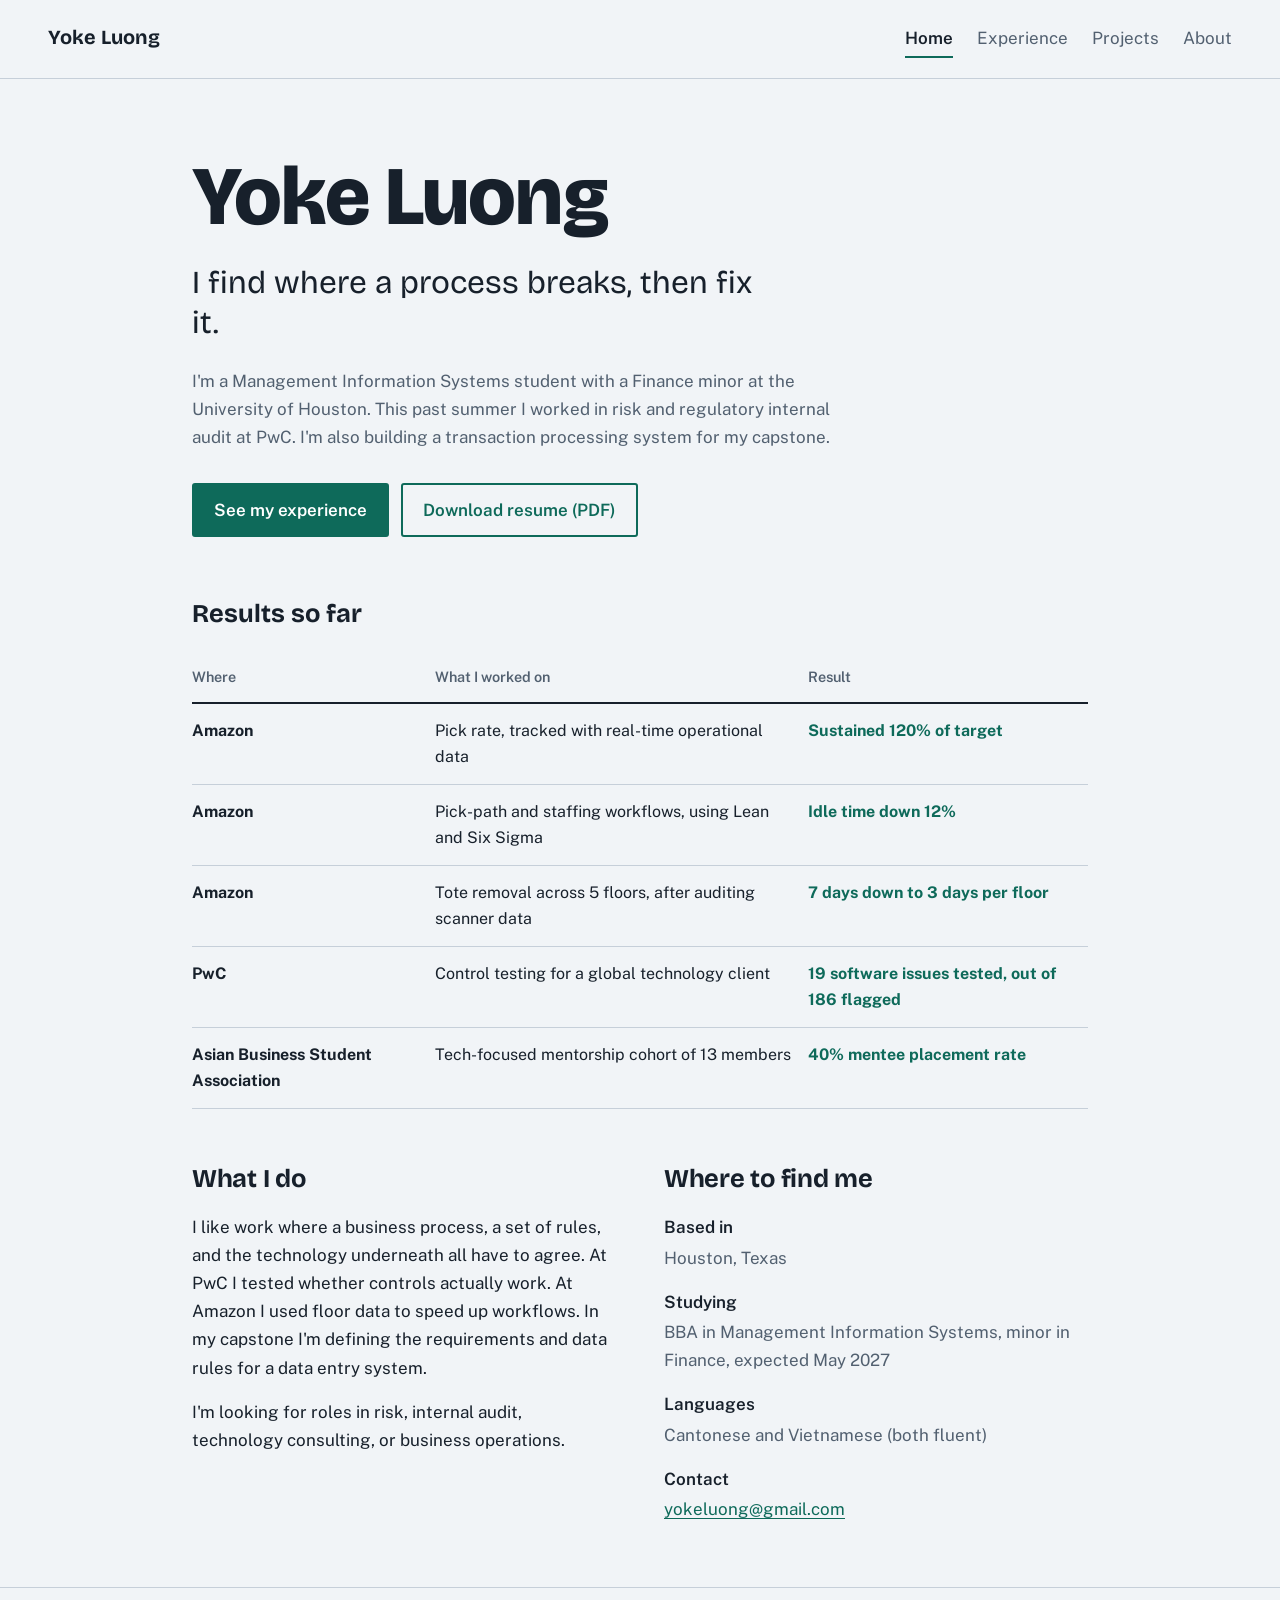
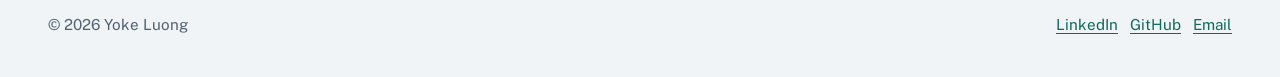
==== index.html @ 77e88e61 "Add files via upload" ====
<!DOCTYPE html>
<html lang="en">
<head>
  <meta charset="utf-8">
  <meta name="viewport" content="width=device-width, initial-scale=1">
  <title>Yoke Luong | Risk, Audit and Systems</title>
  <meta name="description" content="Yoke Luong is a Management Information Systems and Finance student at the University of Houston with internal audit experience at PwC and operations experience at Amazon.">
  <link rel="preconnect" href="https://fonts.googleapis.com">
  <link rel="preconnect" href="https://fonts.gstatic.com" crossorigin>
  <link href="https://fonts.googleapis.com/css2?family=Bricolage+Grotesque:opsz,wght@12..96,600;12..96,700;12..96,800&family=Public+Sans:wght@400;600&display=swap" rel="stylesheet">
  <link rel="stylesheet" href="style.css">
</head>
<body>
  <a class="skip" href="#main">Skip to content</a>

  <header class="site-header">
    <a class="brand" href="index.html">Yoke Luong</a>
    <nav class="site-nav" aria-label="Main">
      <a href="index.html" aria-current="page">Home</a>
      <a href="experience.html">Experience</a>
      <a href="projects.html">Projects</a>
      <a href="about.html">About</a>
    </nav>
  </header>

  <main id="main">
    <section class="hero">
      <h1>Yoke Luong</h1>
      <p class="lead">I find where a process breaks, then fix it.</p>
      <p class="sub">I'm a Management Information Systems student with a Finance minor at the University of Houston. This past summer I worked in risk and regulatory internal audit at PwC. I'm also building a transaction processing system for my capstone.</p>
      <div class="actions">
        <a class="button" href="experience.html">See my experience</a>
        <a class="button quiet" href="documents/Yoke_Luong_Resume.pdf">Download resume (PDF)</a>
      </div>
    </section>

    <section>
      <table class="ledger">
        <caption>Results so far</caption>
        <thead>
          <tr>
            <th scope="col">Where</th>
            <th scope="col">What I worked on</th>
            <th scope="col">Result</th>
          </tr>
        </thead>
        <tbody>
          <tr>
            <th scope="row">Amazon</th>
            <td>Pick rate, tracked with real-time operational data</td>
            <td>Sustained 120% of target</td>
          </tr>
          <tr>
            <th scope="row">Amazon</th>
            <td>Pick-path and staffing workflows, using Lean and Six Sigma</td>
            <td>Idle time down 12%</td>
          </tr>
          <tr>
            <th scope="row">Amazon</th>
            <td>Tote removal across 5 floors, after auditing scanner data</td>
            <td>7 days down to 3 days per floor</td>
          </tr>
          <tr>
            <th scope="row">PwC</th>
            <td>Control testing for a global technology client</td>
            <td>19 software issues tested, out of 186 flagged</td>
          </tr>
          <tr>
            <th scope="row">Asian Business Student Association</th>
            <td>Tech-focused mentorship cohort of 13 members</td>
            <td>40% mentee placement rate</td>
          </tr>
        </tbody>
      </table>
    </section>

    <section class="split">
      <div>
        <h2>What I do</h2>
        <p>I like work where a business process, a set of rules, and the technology underneath all have to agree. At PwC I tested whether controls actually work. At Amazon I used floor data to speed up workflows. In my capstone I'm defining the requirements and data rules for a data entry system.</p>
        <p>I'm looking for roles in risk, internal audit, technology consulting, or business operations.</p>
      </div>
      <div>
        <h2>Where to find me</h2>
        <dl class="facts">
          <dt>Based in</dt>
          <dd>Houston, Texas</dd>
          <dt>Studying</dt>
          <dd>BBA in Management Information Systems, minor in Finance, expected May 2027</dd>
          <dt>Languages</dt>
          <dd>Cantonese and Vietnamese (both fluent)</dd>
          <dt>Contact</dt>
          <dd><a href="mailto:yokeluong@gmail.com">yokeluong@gmail.com</a></dd>
        </dl>
      </div>
    </section>
  </main>

  <footer class="site-footer">
    <p>&copy; 2026 Yoke Luong</p>
    <p>
      <a href="https://www.linkedin.com/in/yoke-luong/">LinkedIn</a> &nbsp;
      <a href="https://github.com/Yoki-Luong">GitHub</a> &nbsp;
      <a href="mailto:yokeluong@gmail.com">Email</a>
    </p>
  </footer>
</body>
</html>
---- style.css ----
/* Yoke Luong — personal site
   Palette: paper grey, ink, audit green. Fonts: Bricolage Grotesque (headings), Public Sans (body). */

:root {
  --paper: #f1f4f7;
  --paper-deep: #e4e9ee;
  --ink: #17202b;
  --muted: #526070;
  --line: #c6cfd9;
  --accent: #0e6a5a;
  --accent-soft: #d6ebe5;
  --focus: #b45309;
  --measure: 68ch;
  --gutter: clamp(1.25rem, 5vw, 3rem);
}

*,
*::before,
*::after {
  box-sizing: border-box;
}

html {
  -webkit-text-size-adjust: 100%;
}

body {
  margin: 0;
  background: var(--paper);
  color: var(--ink);
  font-family: "Public Sans", system-ui, -apple-system, "Segoe UI", sans-serif;
  font-size: 1.0625rem;
  line-height: 1.65;
}

h1,
h2,
h3 {
  font-family: "Bricolage Grotesque", "Public Sans", system-ui, sans-serif;
  line-height: 1.1;
  margin: 0;
  letter-spacing: -0.01em;
}

p {
  margin: 0 0 1rem;
  max-width: var(--measure);
}

a {
  color: var(--accent);
  text-underline-offset: 0.2em;
  text-decoration-thickness: 1px;
}

a:hover {
  text-decoration-thickness: 2px;
}

a:focus-visible,
button:focus-visible {
  outline: 3px solid var(--focus);
  outline-offset: 3px;
  border-radius: 2px;
}

.skip {
  position: absolute;
  left: -999px;
  top: 0;
  background: var(--ink);
  color: #fff;
  padding: 0.6rem 1rem;
  z-index: 10;
}

.skip:focus {
  left: 0;
}

/* Header and navigation */

.site-header {
  display: flex;
  flex-wrap: wrap;
  align-items: baseline;
  justify-content: space-between;
  gap: 0.75rem 2rem;
  padding: 1.25rem var(--gutter);
  border-bottom: 1px solid var(--line);
}

.brand {
  font-family: "Bricolage Grotesque", sans-serif;
  font-weight: 700;
  font-size: 1.25rem;
  color: var(--ink);
  text-decoration: none;
}

.site-nav {
  display: flex;
  flex-wrap: wrap;
  gap: 0.25rem 1.5rem;
}

.site-nav a {
  color: var(--muted);
  text-decoration: none;
  padding: 0.25rem 0;
  border-bottom: 2px solid transparent;
}

.site-nav a:hover {
  color: var(--ink);
}

.site-nav a[aria-current="page"] {
  color: var(--ink);
  font-weight: 600;
  border-bottom-color: var(--accent);
}

/* Layout */

main {
  padding: clamp(2rem, 6vw, 4.5rem) var(--gutter) 4rem;
  max-width: 62rem;
  margin: 0 auto;
}

.page-title {
  font-size: clamp(2.2rem, 6vw, 3.6rem);
  margin-bottom: 0.75rem;
}

.page-intro {
  color: var(--muted);
  font-size: 1.15rem;
  margin-bottom: 3rem;
}

section + section {
  margin-top: 3.5rem;
}

h2 {
  font-size: 1.6rem;
  margin-bottom: 1.25rem;
}

/* Home hero */

.hero h1 {
  font-size: clamp(2.6rem, 8vw, 5.2rem);
  font-weight: 800;
  margin-bottom: 1.25rem;
}

.hero .lead {
  font-family: "Bricolage Grotesque", sans-serif;
  font-size: clamp(1.4rem, 3.4vw, 2rem);
  line-height: 1.25;
  max-width: 28ch;
  margin-bottom: 1.5rem;
}

.hero .sub {
  color: var(--muted);
  margin-bottom: 2rem;
}

.actions {
  display: flex;
  flex-wrap: wrap;
  gap: 0.75rem;
}

.button {
  display: inline-block;
  padding: 0.7rem 1.25rem;
  border: 2px solid var(--accent);
  background: var(--accent);
  color: #fff;
  font-weight: 600;
  text-decoration: none;
  border-radius: 3px;
}

.button:hover {
  background: #0a5648;
  border-color: #0a5648;
}

.button.quiet {
  background: transparent;
  color: var(--accent);
}

.button.quiet:hover {
  background: var(--accent-soft);
}

/* Results ledger */

.ledger {
  width: 100%;
  border-collapse: collapse;
  font-size: 1rem;
}

.ledger caption {
  text-align: left;
  font-family: "Bricolage Grotesque", sans-serif;
  font-weight: 700;
  font-size: 1.6rem;
  padding-bottom: 1rem;
}

.ledger th,
.ledger td {
  text-align: left;
  vertical-align: top;
  padding: 0.85rem 1rem 0.85rem 0;
  border-bottom: 1px solid var(--line);
}

.ledger thead th {
  color: var(--muted);
  font-weight: 600;
  font-size: 0.9rem;
  border-bottom: 2px solid var(--ink);
}

.ledger td:last-child {
  font-weight: 700;
  color: var(--accent);
  padding-right: 0;
}

/* Two column text blocks */

.split {
  display: grid;
  grid-template-columns: 1fr;
  gap: 2rem;
}

@media (min-width: 52rem) {
  .split {
    grid-template-columns: 1fr 1fr;
    gap: 3rem;
  }
}

/* Entries (experience, projects, involvement) */

.entry {
  display: grid;
  grid-template-columns: 1fr;
  gap: 0.5rem 2.5rem;
  padding: 2rem 0;
  border-top: 1px solid var(--line);
}

.entry:last-child {
  border-bottom: 1px solid var(--line);
}

@media (min-width: 52rem) {
  .entry {
    grid-template-columns: 14rem 1fr;
  }
}

.entry-meta {
  color: var(--muted);
  font-size: 0.95rem;
}

.entry-meta strong {
  display: block;
  color: var(--ink);
  font-weight: 600;
}

.entry h2,
.entry h3 {
  font-size: 1.45rem;
  margin-bottom: 0.25rem;
}

.entry .role {
  color: var(--muted);
  margin-bottom: 1rem;
}

.entry ul {
  margin: 0;
  padding-left: 1.2rem;
  max-width: var(--measure);
}

.entry li {
  margin-bottom: 0.6rem;
}

.entry li::marker {
  color: var(--accent);
}

/* Definition lists (about page facts) */

.facts {
  margin: 0;
}

.facts dt {
  font-weight: 600;
  margin-top: 1rem;
}

.facts dd {
  margin: 0.15rem 0 0;
  color: var(--muted);
}

.tags {
  list-style: none;
  padding: 0;
  margin: 0;
  display: flex;
  flex-wrap: wrap;
  gap: 0.5rem;
}

.tags li {
  background: var(--paper-deep);
  padding: 0.3rem 0.75rem;
  border-radius: 3px;
  font-size: 0.95rem;
}

/* Footer */

.site-footer {
  border-top: 1px solid var(--line);
  padding: 1.5rem var(--gutter) 2.5rem;
  color: var(--muted);
  font-size: 0.95rem;
  display: flex;
  flex-wrap: wrap;
  gap: 0.5rem 2rem;
  justify-content: space-between;
}

.site-footer p {
  margin: 0;
}

/* Mobile: turn the ledger into stacked rows */

@media (max-width: 40rem) {
  .ledger thead {
    position: absolute;
    left: -999px;
  }

  .ledger tr {
    display: block;
    padding: 0.85rem 0;
    border-bottom: 1px solid var(--line);
  }

  .ledger th,
  .ledger td {
    display: block;
    padding: 0.1rem 0;
    border: 0;
  }

  .ledger td:last-child {
    margin-top: 0.25rem;
  }
}

@media (prefers-reduced-motion: reduce) {
  * {
    scroll-behavior: auto !important;
    transition: none !important;
  }
}

@media print {
  .site-nav,
  .actions,
  .skip {
    display: none;
  }

  body {
    background: #fff;
  }
}
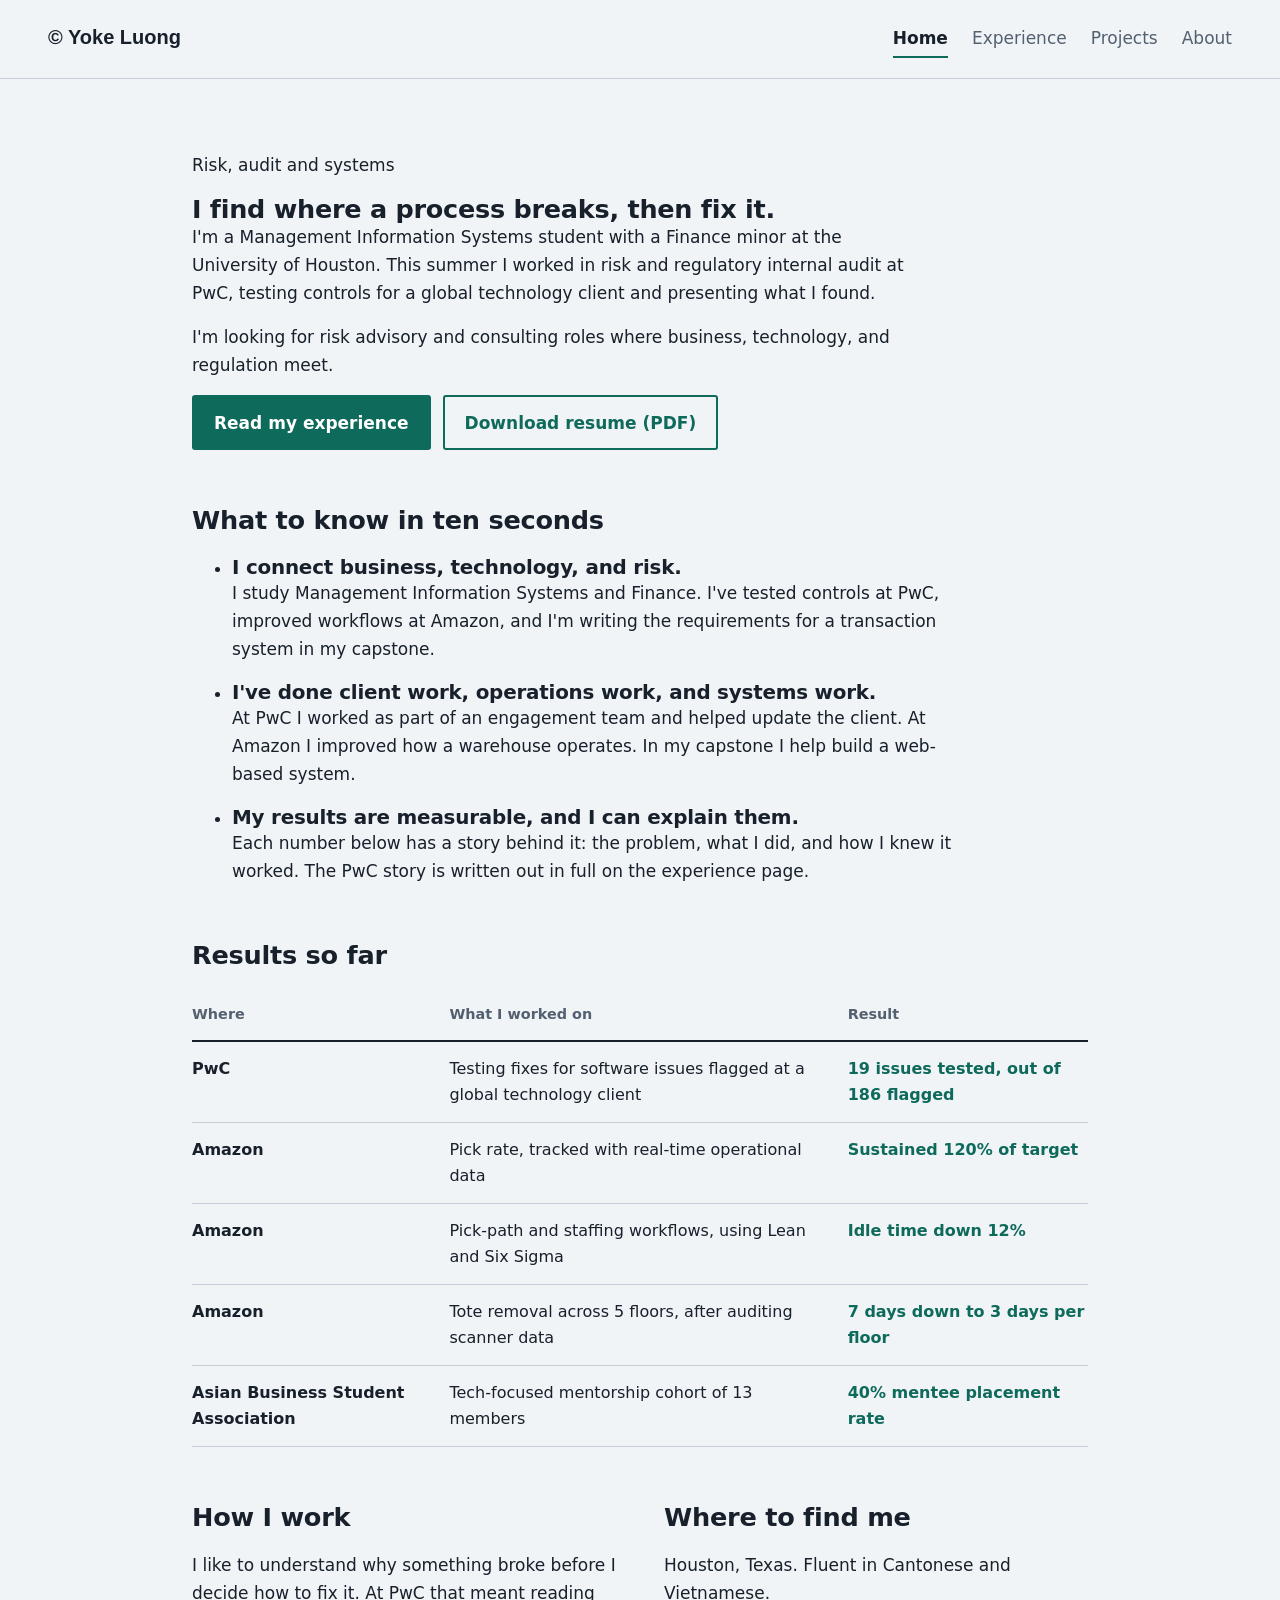
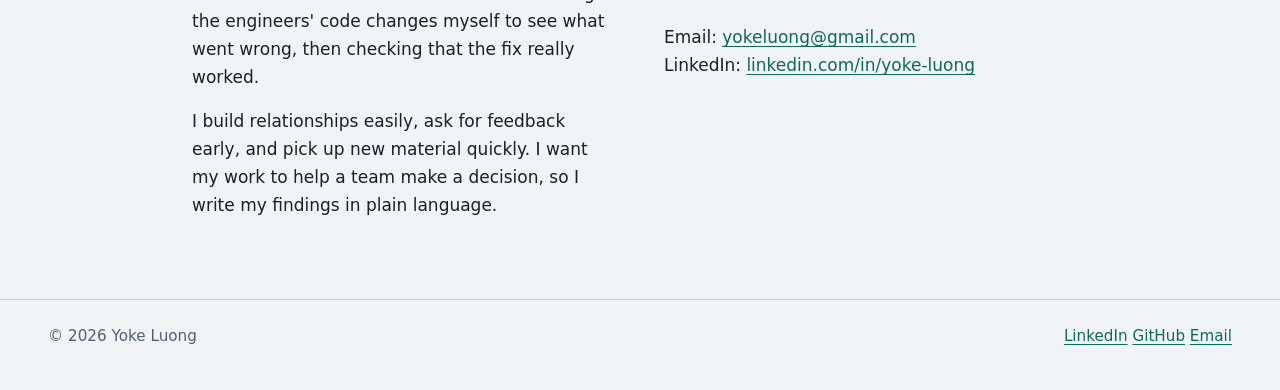
==== commit 50d591c0: "Update personal description and contact details" ====
--- a/index.html
+++ b/index.html
@@ -4,17 +4,17 @@
   <meta charset="utf-8">
   <meta name="viewport" content="width=device-width, initial-scale=1">
   <title>Yoke Luong | Risk, Audit and Systems</title>
-  <meta name="description" content="Yoke Luong is a Management Information Systems and Finance student at the University of Houston with internal audit experience at PwC and operations experience at Amazon.">
+  <meta name="description" content="Yoke Luong is a Management Information Systems and Finance student at the University of Houston with risk and regulatory internal audit experience at PwC and operations experience at Amazon.">
   <link rel="preconnect" href="https://fonts.googleapis.com">
   <link rel="preconnect" href="https://fonts.gstatic.com" crossorigin>
-  <link href="https://fonts.googleapis.com/css2?family=Bricolage+Grotesque:opsz,wght@12..96,600;12..96,700;12..96,800&family=Public+Sans:wght@400;600&display=swap" rel="stylesheet">
+  <link href="https://fonts.googleapis.com/css2?family=Inter+Tight:wght@400;500;600;700;800&display=swap" rel="stylesheet">
   <link rel="stylesheet" href="style.css">
 </head>
 <body>
   <a class="skip" href="#main">Skip to content</a>
 
   <header class="site-header">
-    <a class="brand" href="index.html">Yoke Luong</a>
+    <a class="brand" href="index.html">&copy; Yoke Luong</a>
     <nav class="site-nav" aria-label="Main">
       <a href="index.html" aria-current="page">Home</a>
       <a href="experience.html">Experience</a>
@@ -24,19 +24,42 @@
   </header>
 
   <main id="main">
-    <section class="hero">
-      <h1>Yoke Luong</h1>
-      <p class="lead">I find where a process breaks, then fix it.</p>
-      <p class="sub">I'm a Management Information Systems student with a Finance minor at the University of Houston. This past summer I worked in risk and regulatory internal audit at PwC. I'm also building a transaction processing system for my capstone.</p>
-      <div class="actions">
-        <a class="button" href="experience.html">See my experience</a>
-        <a class="button quiet" href="documents/Yoke_Luong_Resume.pdf">Download resume (PDF)</a>
+    <section class="intro">
+      <div>
+        <p class="label">Risk, audit and systems</p>
+        <h1 class="headline">I find where a process breaks, then fix it.</h1>
+      </div>
+      <div class="side">
+        <p>I'm a Management Information Systems student with a Finance minor at the University of Houston. This summer I worked in risk and regulatory internal audit at PwC, testing controls for a global technology client and presenting what I found.</p>
+        <p>I'm looking for risk advisory and consulting roles where business, technology, and regulation meet.</p>
+        <div class="actions">
+          <a class="button" href="experience.html">Read my experience</a>
+          <a class="button quiet" href="documents/Yoke_Luong_Resume.pdf">Download resume (PDF)</a>
+        </div>
       </div>
     </section>
 
-    <section>
+    <section class="block" aria-labelledby="who">
+      <h2 id="who">What to know in ten seconds</h2>
+      <ul class="points">
+        <li>
+          <h3>I connect business, technology, and risk.</h3>
+          <p>I study Management Information Systems and Finance. I've tested controls at PwC, improved workflows at Amazon, and I'm writing the requirements for a transaction system in my capstone.</p>
+        </li>
+        <li>
+          <h3>I've done client work, operations work, and systems work.</h3>
+          <p>At PwC I worked as part of an engagement team and helped update the client. At Amazon I improved how a warehouse operates. In my capstone I help build a web-based system.</p>
+        </li>
+        <li>
+          <h3>My results are measurable, and I can explain them.</h3>
+          <p>Each number below has a story behind it: the problem, what I did, and how I knew it worked. The PwC story is written out in full on the experience page.</p>
+        </li>
+      </ul>
+    </section>
+
+    <section class="block" aria-labelledby="results">
+      <h2 id="results">Results so far</h2>
       <table class="ledger">
-        <caption>Results so far</caption>
         <thead>
           <tr>
             <th scope="col">Where</th>
@@ -45,6 +68,11 @@
           </tr>
         </thead>
         <tbody>
+          <tr>
+            <th scope="row">PwC</th>
+            <td>Testing fixes for software issues flagged at a global technology client</td>
+            <td>19 issues tested, out of 186 flagged</td>
+          </tr>
           <tr>
             <th scope="row">Amazon</th>
             <td>Pick rate, tracked with real-time operational data</td>
@@ -61,11 +89,6 @@
             <td>7 days down to 3 days per floor</td>
           </tr>
           <tr>
-            <th scope="row">PwC</th>
-            <td>Control testing for a global technology client</td>
-            <td>19 software issues tested, out of 186 flagged</td>
-          </tr>
-          <tr>
             <th scope="row">Asian Business Student Association</th>
             <td>Tech-focused mentorship cohort of 13 members</td>
             <td>40% mentee placement rate</td>
@@ -74,24 +97,17 @@
       </table>
     </section>
 
-    <section class="split">
+    <section class="block split">
       <div>
-        <h2>What I do</h2>
-        <p>I like work where a business process, a set of rules, and the technology underneath all have to agree. At PwC I tested whether controls actually work. At Amazon I used floor data to speed up workflows. In my capstone I'm defining the requirements and data rules for a data entry system.</p>
-        <p>I'm looking for roles in risk, internal audit, technology consulting, or business operations.</p>
+        <h2>How I work</h2>
+        <p>I like to understand why something broke before I decide how to fix it. At PwC that meant reading the engineers' code changes myself to see what went wrong, then checking that the fix really worked.</p>
+        <p>I build relationships easily, ask for feedback early, and pick up new material quickly. I want my work to help a team make a decision, so I write my findings in plain language.</p>
       </div>
       <div>
         <h2>Where to find me</h2>
-        <dl class="facts">
-          <dt>Based in</dt>
-          <dd>Houston, Texas</dd>
-          <dt>Studying</dt>
-          <dd>BBA in Management Information Systems, minor in Finance, expected May 2027</dd>
-          <dt>Languages</dt>
-          <dd>Cantonese and Vietnamese (both fluent)</dd>
-          <dt>Contact</dt>
-          <dd><a href="mailto:yokeluong@gmail.com">yokeluong@gmail.com</a></dd>
-        </dl>
+        <p>Houston, Texas. Fluent in Cantonese and Vietnamese.</p>
+        <p>Email: <a href="mailto:yokeluong@gmail.com">yokeluong@gmail.com</a><br>
+        LinkedIn: <a href="https://www.linkedin.com/in/yoke-luong/">linkedin.com/in/yoke-luong</a></p>
       </div>
     </section>
   </main>
@@ -99,8 +115,8 @@
   <footer class="site-footer">
     <p>&copy; 2026 Yoke Luong</p>
     <p>
-      <a href="https://www.linkedin.com/in/yoke-luong/">LinkedIn</a> &nbsp;
-      <a href="https://github.com/Yoki-Luong">GitHub</a> &nbsp;
+      <a href="https://www.linkedin.com/in/yoke-luong/">LinkedIn</a>
+      <a href="https://github.com/Yoki-Luong">GitHub</a>
       <a href="mailto:yokeluong@gmail.com">Email</a>
     </p>
   </footer>
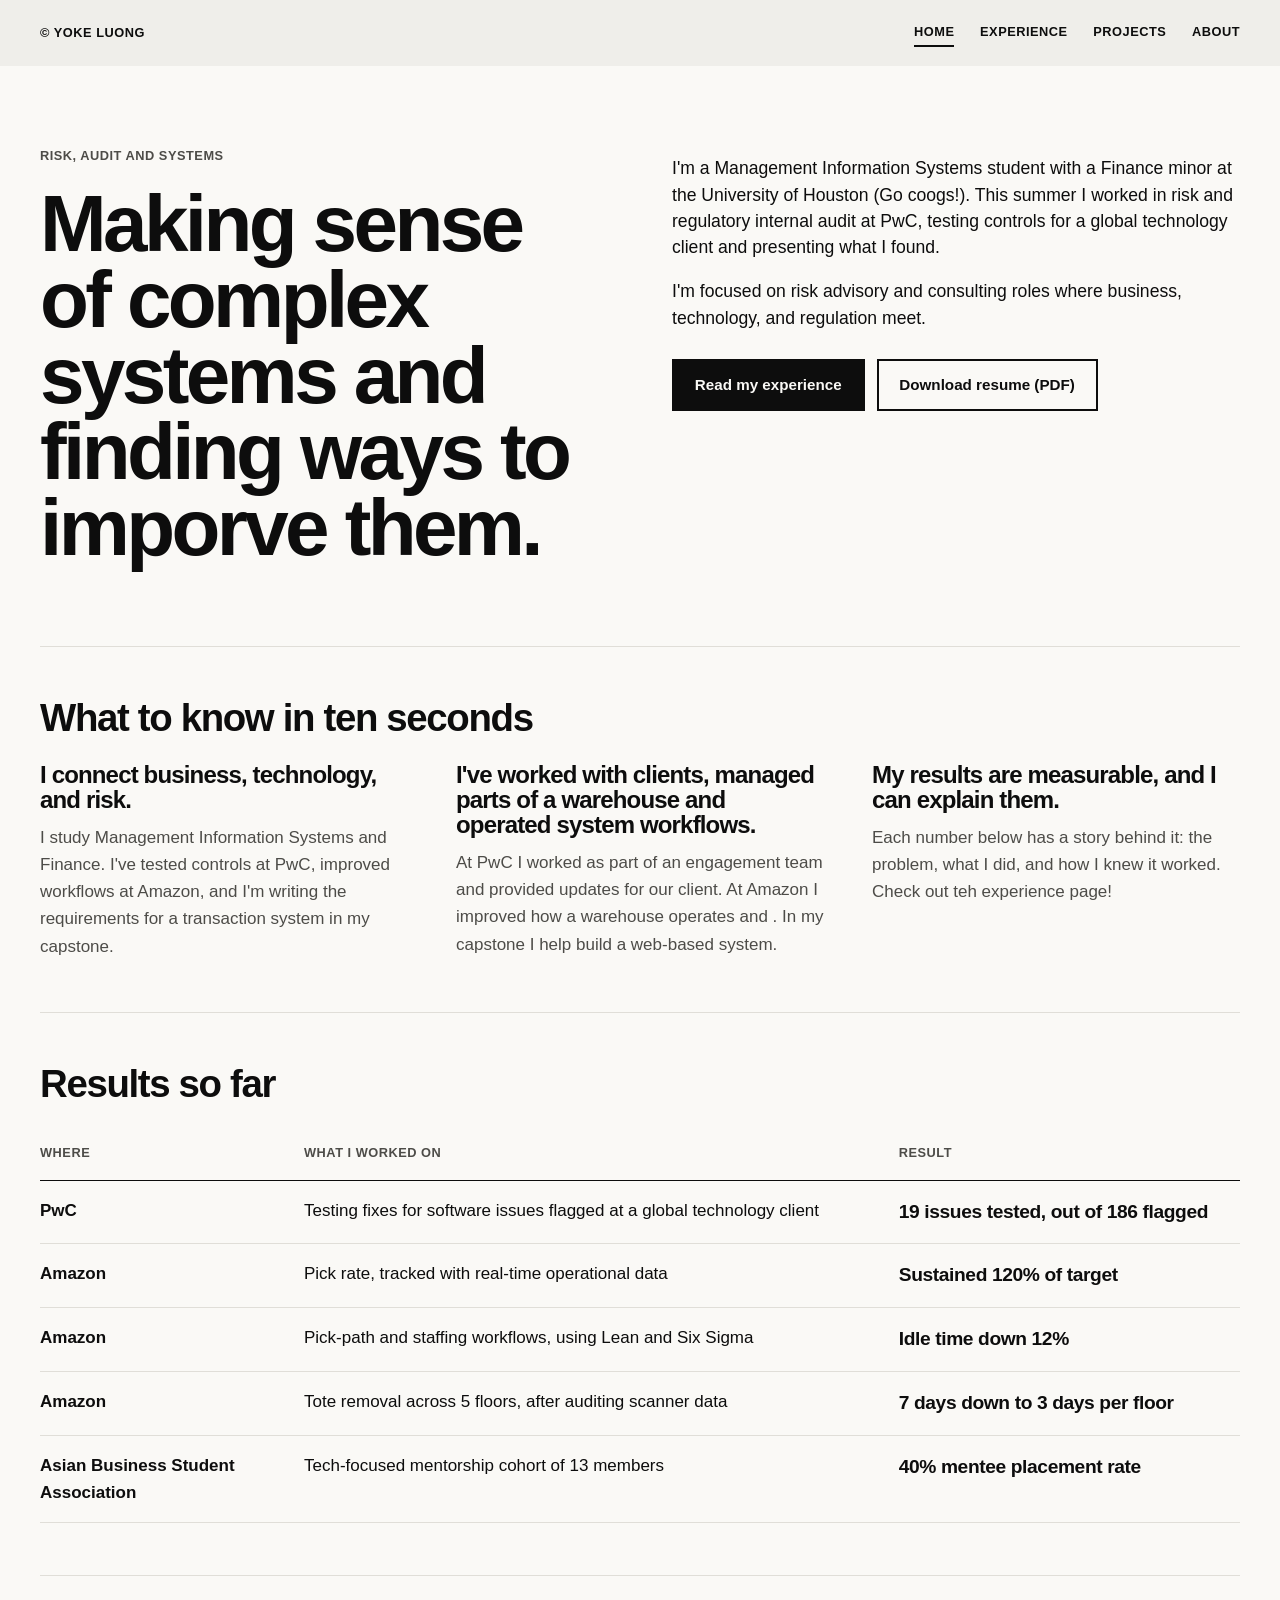
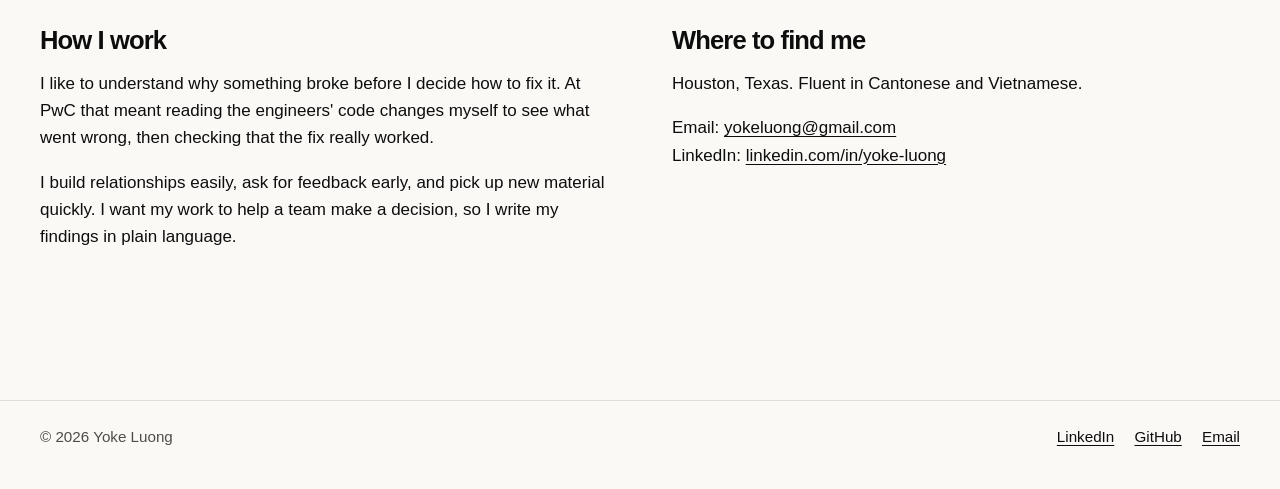
==== commit 611fa239: "Revise text in index.html for clarity and correctness Updated various text elements in the introduct" ====
--- a/index.html
+++ b/index.html
@@ -27,11 +27,11 @@
     <section class="intro">
       <div>
         <p class="label">Risk, audit and systems</p>
-        <h1 class="headline">I find where a process breaks, then fix it.</h1>
+        <h1 class="headline">Making sense of complex systems and finding ways to imporve them.</h1>
       </div>
       <div class="side">
-        <p>I'm a Management Information Systems student with a Finance minor at the University of Houston. This summer I worked in risk and regulatory internal audit at PwC, testing controls for a global technology client and presenting what I found.</p>
-        <p>I'm looking for risk advisory and consulting roles where business, technology, and regulation meet.</p>
+        <p>I'm a Management Information Systems student with a Finance minor at the University of Houston (Go coogs!). This summer I worked in risk and regulatory internal audit at PwC, testing controls for a global technology client and presenting what I found.</p>
+        <p>I'm focused on risk advisory and consulting roles where business, technology, and regulation meet.</p>
         <div class="actions">
           <a class="button" href="experience.html">Read my experience</a>
           <a class="button quiet" href="documents/Yoke_Luong_Resume.pdf">Download resume (PDF)</a>
@@ -47,12 +47,12 @@
           <p>I study Management Information Systems and Finance. I've tested controls at PwC, improved workflows at Amazon, and I'm writing the requirements for a transaction system in my capstone.</p>
         </li>
         <li>
-          <h3>I've done client work, operations work, and systems work.</h3>
-          <p>At PwC I worked as part of an engagement team and helped update the client. At Amazon I improved how a warehouse operates. In my capstone I help build a web-based system.</p>
+          <h3>I've worked with clients, managed parts of a warehouse and operated system workflows.</h3>
+          <p>At PwC I worked as part of an engagement team and provided updates for our client. At Amazon I improved how a warehouse operates and . In my capstone I help build a web-based system.</p>
         </li>
         <li>
           <h3>My results are measurable, and I can explain them.</h3>
-          <p>Each number below has a story behind it: the problem, what I did, and how I knew it worked. The PwC story is written out in full on the experience page.</p>
+          <p>Each number below has a story behind it: the problem, what I did, and how I knew it worked. Check out teh experience page!</p>
         </li>
       </ul>
     </section>
--- a/style.css
+++ b/style.css
@@ -1,17 +1,16 @@
 /* Yoke Luong — personal site
-   Palette: paper grey, ink, audit green. Fonts: Bricolage Grotesque (headings), Public Sans (body). */
+   Look: warm off-white paper, near-black ink, heavy tight headlines, hairline dividers.
+   Font: Inter Tight (one family, weights 400 to 800). */
 
 :root {
-  --paper: #f1f4f7;
-  --paper-deep: #e4e9ee;
-  --ink: #17202b;
-  --muted: #526070;
-  --line: #c6cfd9;
-  --accent: #0e6a5a;
-  --accent-soft: #d6ebe5;
-  --focus: #b45309;
-  --measure: 68ch;
-  --gutter: clamp(1.25rem, 5vw, 3rem);
+  --paper: #faf9f6;
+  --bar: #efeeea;
+  --ink: #0d0d0d;
+  --muted: #4d4c48;
+  --line: #e0ded8;
+  --focus: #1a4fd6;
+  --gutter: clamp(1.25rem, 4vw, 2.5rem);
+  --measure: 38rem;
 }
 
 *,
@@ -28,28 +27,28 @@
   margin: 0;
   background: var(--paper);
   color: var(--ink);
-  font-family: "Public Sans", system-ui, -apple-system, "Segoe UI", sans-serif;
+  font-family: "Inter Tight", "Helvetica Neue", Arial, sans-serif;
   font-size: 1.0625rem;
-  line-height: 1.65;
+  line-height: 1.6;
 }
 
 h1,
 h2,
 h3 {
-  font-family: "Bricolage Grotesque", "Public Sans", system-ui, sans-serif;
-  line-height: 1.1;
-  margin: 0;
-  letter-spacing: -0.01em;
+  margin: 0;
+  font-weight: 800;
+  letter-spacing: -0.035em;
+  line-height: 1;
 }
 
 p {
-  margin: 0 0 1rem;
+  margin: 0 0 1.1rem;
   max-width: var(--measure);
 }
 
 a {
-  color: var(--accent);
-  text-underline-offset: 0.2em;
+  color: var(--ink);
+  text-underline-offset: 0.18em;
   text-decoration-thickness: 1px;
 }
 
@@ -57,11 +56,9 @@
   text-decoration-thickness: 2px;
 }
 
-a:focus-visible,
-button:focus-visible {
+a:focus-visible {
   outline: 3px solid var(--focus);
   outline-offset: 3px;
-  border-radius: 2px;
 }
 
 .skip {
@@ -69,7 +66,7 @@
   left: -999px;
   top: 0;
   background: var(--ink);
-  color: #fff;
+  color: var(--paper);
   padding: 0.6rem 1rem;
   z-index: 10;
 }
@@ -78,252 +75,313 @@
   left: 0;
 }
 
-/* Header and navigation */
+/* Header */
 
 .site-header {
   display: flex;
   flex-wrap: wrap;
-  align-items: baseline;
+  align-items: center;
   justify-content: space-between;
-  gap: 0.75rem 2rem;
-  padding: 1.25rem var(--gutter);
-  border-bottom: 1px solid var(--line);
-}
-
-.brand {
-  font-family: "Bricolage Grotesque", sans-serif;
+  gap: 0.5rem 2rem;
+  padding: 1.15rem var(--gutter);
+  background: var(--bar);
+}
+
+.brand,
+.site-nav a {
+  font-size: 0.8rem;
   font-weight: 700;
-  font-size: 1.25rem;
-  color: var(--ink);
+  letter-spacing: 0.04em;
+  text-transform: uppercase;
   text-decoration: none;
 }
 
 .site-nav {
   display: flex;
   flex-wrap: wrap;
-  gap: 0.25rem 1.5rem;
+  gap: 0.25rem 1.6rem;
 }
 
 .site-nav a {
+  padding: 0.2rem 0;
+  border-bottom: 2px solid transparent;
+}
+
+.site-nav a:hover {
+  border-bottom-color: var(--line);
+}
+
+.site-nav a[aria-current="page"] {
+  border-bottom-color: var(--ink);
+}
+
+/* Page frame */
+
+main {
+  padding: clamp(2.5rem, 7vw, 5rem) var(--gutter) 5rem;
+  max-width: 82rem;
+  margin: 0 auto;
+}
+
+.label {
+  font-size: 0.8rem;
+  font-weight: 700;
+  letter-spacing: 0.04em;
+  text-transform: uppercase;
   color: var(--muted);
-  text-decoration: none;
-  padding: 0.25rem 0;
-  border-bottom: 2px solid transparent;
-}
-
-.site-nav a:hover {
-  color: var(--ink);
-}
-
-.site-nav a[aria-current="page"] {
-  color: var(--ink);
-  font-weight: 600;
-  border-bottom-color: var(--accent);
-}
-
-/* Layout */
-
-main {
-  padding: clamp(2rem, 6vw, 4.5rem) var(--gutter) 4rem;
-  max-width: 62rem;
-  margin: 0 auto;
-}
-
-.page-title {
-  font-size: clamp(2.2rem, 6vw, 3.6rem);
-  margin-bottom: 0.75rem;
-}
-
-.page-intro {
-  color: var(--muted);
-  font-size: 1.15rem;
-  margin-bottom: 3rem;
-}
-
-section + section {
-  margin-top: 3.5rem;
-}
-
-h2 {
-  font-size: 1.6rem;
-  margin-bottom: 1.25rem;
-}
-
-/* Home hero */
-
-.hero h1 {
-  font-size: clamp(2.6rem, 8vw, 5.2rem);
-  font-weight: 800;
-  margin-bottom: 1.25rem;
-}
-
-.hero .lead {
-  font-family: "Bricolage Grotesque", sans-serif;
-  font-size: clamp(1.4rem, 3.4vw, 2rem);
-  line-height: 1.25;
-  max-width: 28ch;
-  margin-bottom: 1.5rem;
-}
-
-.hero .sub {
-  color: var(--muted);
-  margin-bottom: 2rem;
+  margin: 0 0 1.25rem;
+}
+
+.intro {
+  display: grid;
+  grid-template-columns: 1fr;
+  gap: 1.75rem 4rem;
+  padding-bottom: clamp(2.5rem, 7vw, 5rem);
+}
+
+@media (min-width: 52rem) {
+  .intro {
+    grid-template-columns: 1fr 1fr;
+    align-items: start;
+  }
+
+  .intro .side {
+    padding-top: 0.6rem;
+  }
+}
+
+.headline {
+  font-size: clamp(2.6rem, 6.4vw, 5rem);
+  line-height: 0.95;
+  letter-spacing: -0.045em;
+  text-wrap: balance;
+}
+
+.side p {
+  font-size: 1.1rem;
+  line-height: 1.5;
+}
+
+.side p:last-child {
+  margin-bottom: 0;
 }
 
 .actions {
   display: flex;
   flex-wrap: wrap;
   gap: 0.75rem;
+  margin-top: 1.75rem;
 }
 
 .button {
   display: inline-block;
-  padding: 0.7rem 1.25rem;
-  border: 2px solid var(--accent);
-  background: var(--accent);
-  color: #fff;
-  font-weight: 600;
+  padding: 0.75rem 1.3rem;
+  background: var(--ink);
+  color: var(--paper);
+  border: 2px solid var(--ink);
+  font-weight: 700;
+  font-size: 0.95rem;
   text-decoration: none;
-  border-radius: 3px;
 }
 
 .button:hover {
-  background: #0a5648;
-  border-color: #0a5648;
+  background: #2b2b29;
+  border-color: #2b2b29;
 }
 
 .button.quiet {
   background: transparent;
-  color: var(--accent);
+  color: var(--ink);
 }
 
 .button.quiet:hover {
-  background: var(--accent-soft);
-}
-
-/* Results ledger */
+  background: var(--bar);
+}
+
+/* Sections separated by hairlines */
+
+.block {
+  border-top: 1px solid var(--line);
+  padding: clamp(2rem, 5vw, 3.25rem) 0;
+}
+
+.block > h2 {
+  font-size: clamp(1.7rem, 3.4vw, 2.4rem);
+  margin-bottom: 1.5rem;
+}
+
+.block > .label {
+  margin-bottom: 1.5rem;
+}
+
+/* Three takeaways */
+
+.points {
+  display: grid;
+  grid-template-columns: 1fr;
+  gap: 2rem;
+  margin: 0;
+  padding: 0;
+  list-style: none;
+}
+
+@media (min-width: 52rem) {
+  .points {
+    grid-template-columns: repeat(3, 1fr);
+    gap: 3rem;
+  }
+}
+
+.points h3 {
+  font-size: 1.5rem;
+  line-height: 1.05;
+  margin-bottom: 0.75rem;
+}
+
+.points p {
+  color: var(--muted);
+  margin: 0;
+}
+
+/* Results table */
 
 .ledger {
   width: 100%;
   border-collapse: collapse;
-  font-size: 1rem;
-}
-
-.ledger caption {
-  text-align: left;
-  font-family: "Bricolage Grotesque", sans-serif;
-  font-weight: 700;
-  font-size: 1.6rem;
-  padding-bottom: 1rem;
 }
 
 .ledger th,
 .ledger td {
   text-align: left;
   vertical-align: top;
-  padding: 0.85rem 1rem 0.85rem 0;
+  padding: 1rem 1.5rem 1rem 0;
   border-bottom: 1px solid var(--line);
 }
 
 .ledger thead th {
+  font-size: 0.8rem;
+  letter-spacing: 0.04em;
+  text-transform: uppercase;
   color: var(--muted);
-  font-weight: 600;
-  font-size: 0.9rem;
-  border-bottom: 2px solid var(--ink);
+  font-weight: 700;
+  border-bottom: 1px solid var(--ink);
+}
+
+.ledger tbody th {
+  font-weight: 700;
+  width: 22%;
 }
 
 .ledger td:last-child {
-  font-weight: 700;
-  color: var(--accent);
+  font-weight: 800;
+  font-size: 1.2rem;
+  letter-spacing: -0.02em;
   padding-right: 0;
 }
 
-/* Two column text blocks */
+@media (max-width: 40rem) {
+  .ledger thead {
+    position: absolute;
+    left: -999px;
+  }
+
+  .ledger tr {
+    display: block;
+    padding: 1rem 0;
+    border-bottom: 1px solid var(--line);
+  }
+
+  .ledger th,
+  .ledger td {
+    display: block;
+    width: auto !important;
+    padding: 0.1rem 0;
+    border: 0;
+  }
+
+  .ledger td:last-child {
+    margin-top: 0.3rem;
+  }
+}
+
+/* Two column text */
 
 .split {
   display: grid;
   grid-template-columns: 1fr;
-  gap: 2rem;
+  gap: 2rem 4rem;
 }
 
 @media (min-width: 52rem) {
   .split {
     grid-template-columns: 1fr 1fr;
-    gap: 3rem;
-  }
-}
-
-/* Entries (experience, projects, involvement) */
+  }
+}
+
+.split h2 {
+  font-size: 1.6rem;
+  margin-bottom: 1rem;
+}
+
+/* Entries: dates on the left, story on the right */
 
 .entry {
   display: grid;
   grid-template-columns: 1fr;
-  gap: 0.5rem 2.5rem;
-  padding: 2rem 0;
+  gap: 0.75rem 4rem;
   border-top: 1px solid var(--line);
-}
-
-.entry:last-child {
-  border-bottom: 1px solid var(--line);
+  padding: clamp(2rem, 5vw, 3.25rem) 0;
 }
 
 @media (min-width: 52rem) {
   .entry {
-    grid-template-columns: 14rem 1fr;
-  }
-}
-
-.entry-meta {
+    grid-template-columns: 1fr 1.4fr;
+  }
+}
+
+.entry h2,
+.entry h3.title {
+  font-size: clamp(1.8rem, 3.6vw, 2.6rem);
+  line-height: 0.98;
+  margin-bottom: 0.6rem;
+}
+
+.entry .role {
+  font-size: 1.1rem;
+  font-weight: 600;
+  margin: 0 0 0.35rem;
+}
+
+.entry .when {
   color: var(--muted);
-  font-size: 0.95rem;
-}
-
-.entry-meta strong {
-  display: block;
-  color: var(--ink);
-  font-weight: 600;
-}
-
-.entry h2,
-.entry h3 {
-  font-size: 1.45rem;
-  margin-bottom: 0.25rem;
-}
-
-.entry .role {
-  color: var(--muted);
-  margin-bottom: 1rem;
+  margin: 0;
 }
 
 .entry ul {
   margin: 0;
-  padding-left: 1.2rem;
+  padding-left: 1.15rem;
   max-width: var(--measure);
 }
 
 .entry li {
-  margin-bottom: 0.6rem;
-}
-
-.entry li::marker {
-  color: var(--accent);
-}
-
-/* Definition lists (about page facts) */
-
-.facts {
-  margin: 0;
-}
-
-.facts dt {
-  font-weight: 600;
-  margin-top: 1rem;
-}
-
-.facts dd {
-  margin: 0.15rem 0 0;
-  color: var(--muted);
-}
+  margin-bottom: 0.65rem;
+}
+
+.entry h3.step {
+  font-size: 1.15rem;
+  letter-spacing: -0.02em;
+  margin: 1.6rem 0 0.4rem;
+}
+
+.entry h3.step:first-child {
+  margin-top: 0;
+}
+
+.entry .story p {
+  margin-bottom: 0.4rem;
+}
+
+/* Skill tags */
 
 .tags {
   list-style: none;
@@ -335,9 +393,9 @@
 }
 
 .tags li {
-  background: var(--paper-deep);
-  padding: 0.3rem 0.75rem;
-  border-radius: 3px;
+  border: 1px solid var(--ink);
+  padding: 0.25rem 0.8rem;
+  font-weight: 600;
   font-size: 0.95rem;
 }
 
@@ -356,32 +414,16 @@
 
 .site-footer p {
   margin: 0;
-}
-
-/* Mobile: turn the ledger into stacked rows */
-
-@media (max-width: 40rem) {
-  .ledger thead {
-    position: absolute;
-    left: -999px;
-  }
-
-  .ledger tr {
-    display: block;
-    padding: 0.85rem 0;
-    border-bottom: 1px solid var(--line);
-  }
-
-  .ledger th,
-  .ledger td {
-    display: block;
-    padding: 0.1rem 0;
-    border: 0;
-  }
-
-  .ledger td:last-child {
-    margin-top: 0.25rem;
-  }
+  max-width: none;
+}
+
+.site-footer a {
+  color: var(--ink);
+  margin-left: 1rem;
+}
+
+.site-footer a:first-child {
+  margin-left: 0;
 }
 
 @media (prefers-reduced-motion: reduce) {
@@ -397,8 +439,4 @@
   .skip {
     display: none;
   }
-
-  body {
-    background: #fff;
-  }
-}
+}
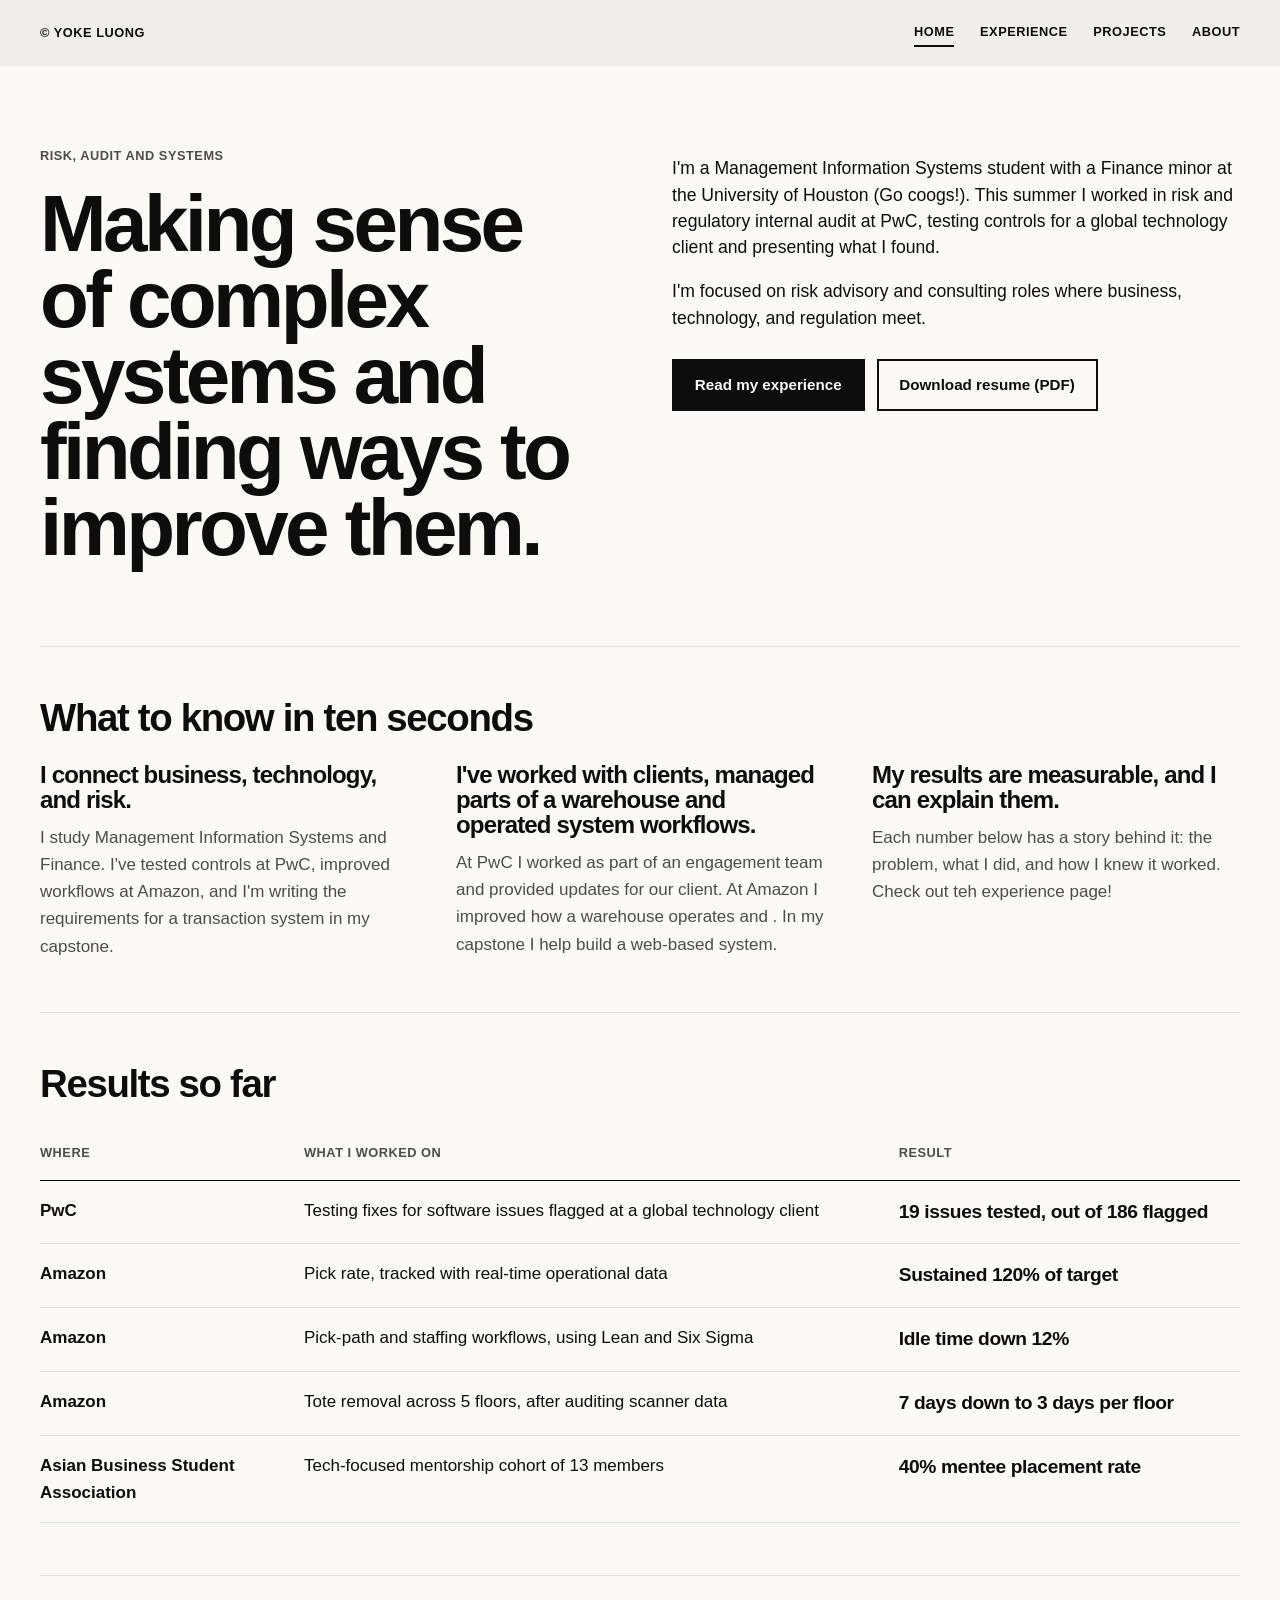
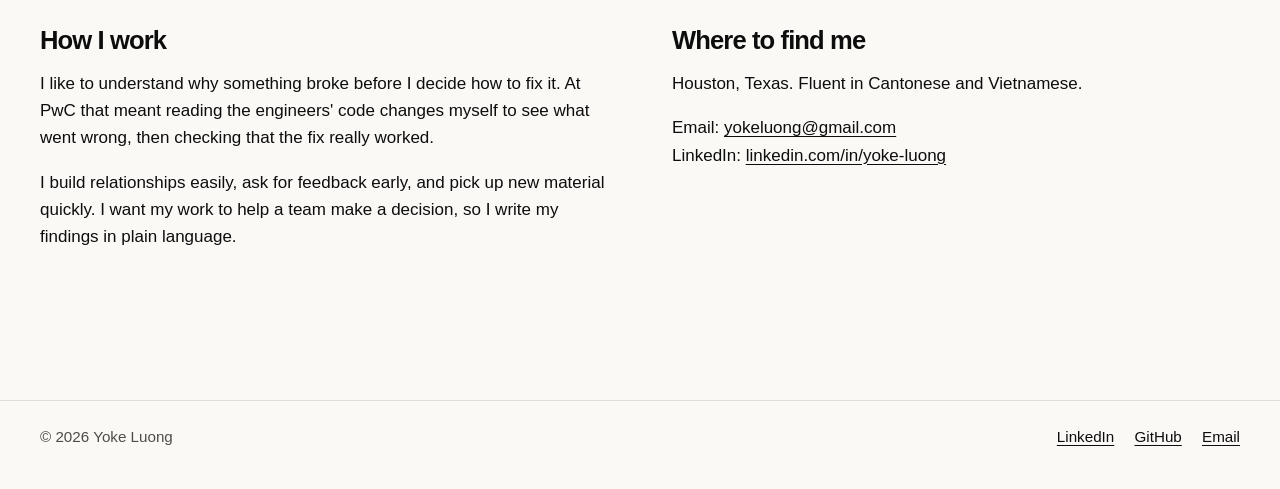
==== commit d3e40719: "Fix typo in headline text" ====
--- a/index.html
+++ b/index.html
@@ -27,7 +27,7 @@
     <section class="intro">
       <div>
         <p class="label">Risk, audit and systems</p>
-        <h1 class="headline">Making sense of complex systems and finding ways to imporve them.</h1>
+        <h1 class="headline">Making sense of complex systems and finding ways to improve them.</h1>
       </div>
       <div class="side">
         <p>I'm a Management Information Systems student with a Finance minor at the University of Houston (Go coogs!). This summer I worked in risk and regulatory internal audit at PwC, testing controls for a global technology client and presenting what I found.</p>
